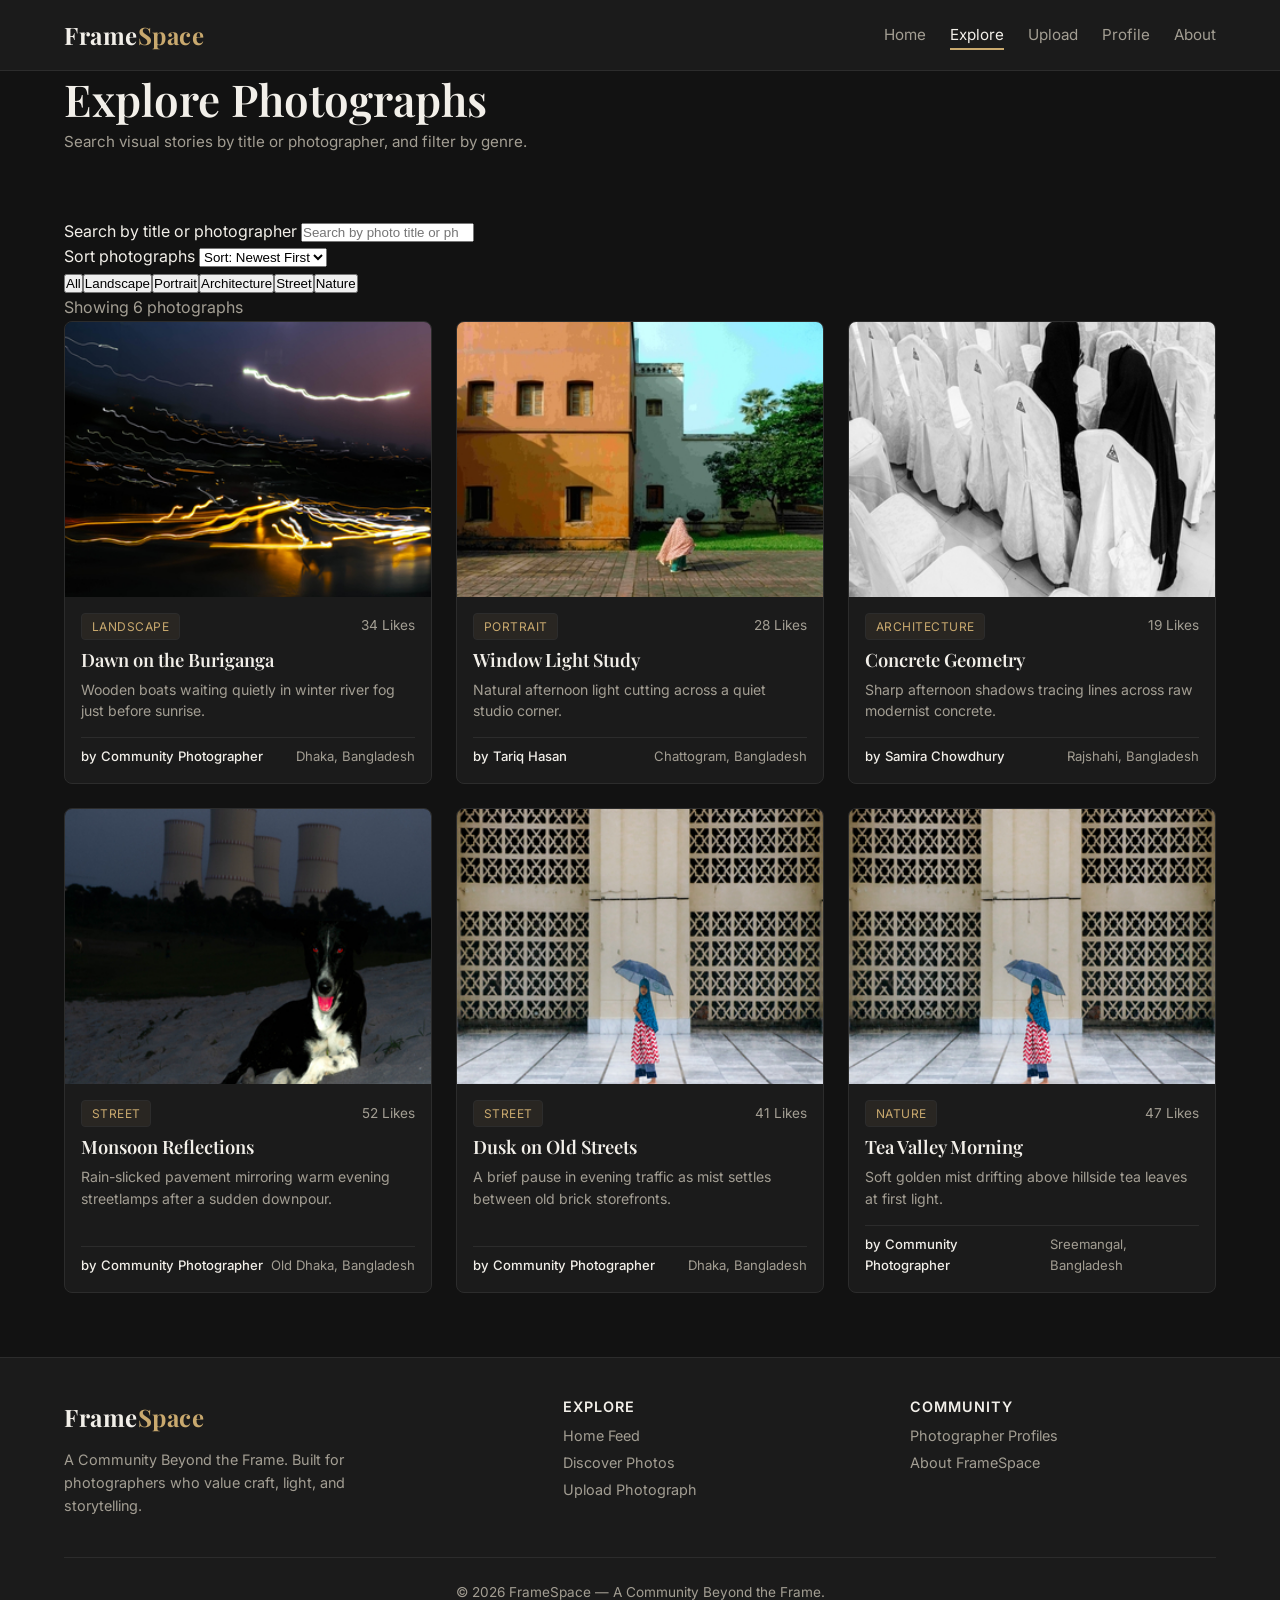
==== explore.html @ 1df1194e "feat: create explore page with search, filter, and sort controls" ====
<!DOCTYPE html>
<html lang="en">
<head>
  <meta charset="UTF-8">
  <meta name="viewport" content="width=device-width, initial-scale=1.0">
  <meta name="description" content="Explore community photography on FrameSpace by category, title, or photographer.">
  <title>Explore — FrameSpace</title>

  <!-- Google Fonts -->
  <link rel="preconnect" href="https://fonts.googleapis.com">
  <link rel="preconnect" href="https://fonts.gstatic.com" crossorigin>
  <link href="https://fonts.googleapis.com/css2?family=Inter:wght@400;500;600&family=Playfair+Display:wght@600;700&display=swap" rel="stylesheet">

  <!-- Stylesheets -->
  <link rel="stylesheet" href="css/style.css">
  <link rel="stylesheet" href="css/components.css">
  <link rel="stylesheet" href="css/responsive.css">

  <!-- JavaScript (Order Matters!) -->
  <script src="js/main.js" defer></script>
  <script src="js/data.js" defer></script>
  <script src="js/feed.js" defer></script>
  <script src="js/explore.js" defer></script>
</head>
<body>

  <!-- Header & Navigation -->
  <header class="site-header">
    <div class="container navbar">
      <a href="index.html" class="brand-logo">Frame<span>Space</span></a>

      <button
        type="button"
        id="navToggle"
        class="nav-toggle"
        aria-label="Toggle navigation"
        aria-expanded="false"
      >
        Menu
      </button>

      <nav id="navMenu" class="nav-menu" aria-label="Primary Navigation">
        <ul class="nav-links">
          <li><a href="index.html" class="nav-link">Home</a></li>
          <li><a href="explore.html" class="nav-link active">Explore</a></li>
          <li><a href="upload.html" class="nav-link">Upload</a></li>
          <li><a href="profile.html" class="nav-link">Profile</a></li>
          <li><a href="about.html" class="nav-link">About</a></li>
        </ul>
      </nav>
    </div>
  </header>

  <main>
    <!-- Page Header -->
    <section class="page-header">
      <div class="container">
        <h1>Explore Photographs</h1>
        <p class="section-subtitle">Search visual stories by title or photographer, and filter by genre.</p>
      </div>
    </section>

    <!-- Search, Filter & Gallery -->
    <section class="section">
      <div class="container">
        <div class="explore-toolbar">
          <div class="explore-controls-row">
            <div>
              <label for="searchInput" class="sr-only">Search by title or photographer</label>
              <input
                type="search"
                id="searchInput"
                class="form-input"
                placeholder="Search by photo title or photographer name..."
              >
            </div>

            <div>
              <label for="sortSelect" class="sr-only">Sort photographs</label>
              <select id="sortSelect" class="form-select">
                <option value="newest">Sort: Newest First</option>
                <option value="oldest">Sort: Oldest First</option>
                <option value="likes">Sort: Most Liked</option>
              </select>
            </div>
          </div>

          <!-- Category Filter Pills Rendered by js/explore.js -->
          <div id="categoryFilters" class="filter-pills" role="group" aria-label="Filter by category"></div>
        </div>

        <div class="explore-meta-bar">
          <p id="resultsCount">Showing 0 photographs</p>
        </div>

        <!-- Filtered Photo Grid -->
        <div id="exploreGrid" class="photo-grid"></div>

        <!-- Empty Search Result State -->
        <div id="emptyState" class="empty-state" hidden>
          <h3>No Photographs Found</h3>
          <p>Try a different search term or clear your category filter.</p>
          <button type="button" id="resetFiltersBtn" class="btn btn-outline">Reset Filters</button>
        </div>
      </div>
    </section>
  </main>

  <!-- Footer -->
  <footer class="site-footer">
    <div class="container">
      <div class="footer-grid">
        <div>
          <a href="index.html" class="brand-logo">Frame<span>Space</span></a>
          <p style="margin-top: 0.75rem; max-width: 36ch;">
            A Community Beyond the Frame. Built for photographers who value craft, light, and storytelling.
          </p>
        </div>

        <div>
          <h4 class="footer-heading">Explore</h4>
          <ul class="footer-links">
            <li><a href="index.html">Home Feed</a></li>
            <li><a href="explore.html">Discover Photos</a></li>
            <li><a href="upload.html">Upload Photograph</a></li>
          </ul>
        </div>

        <div>
          <h4 class="footer-heading">Community</h4>
          <ul class="footer-links">
            <li><a href="profile.html">Photographer Profiles</a></li>
            <li><a href="about.html">About FrameSpace</a></li>
          </ul>
        </div>
      </div>

      <p class="footer-bottom">
        &copy; <span id="currentYear">2026</span> FrameSpace &mdash; A Community Beyond the Frame.
      </p>
    </div>
  </footer>

</body>
</html>
---- css/style.css ----
:root {
  --bg-primary: #121212;        /* Deep dark charcoal */
  --bg-surface: #1b1b1b;        /* Elevated surface for cards & header */
  --bg-surface-hover: #242424;  /* Subtle hover elevation */
  --border-color: #2c2c2c;      /* Thin gallery divider lines */

  --text-primary: #f2efe9;      /* Warm off-white */
  --text-secondary: #a39e93;    /* Muted warm gray for captions & meta */

  --accent-gold: #c9a96e;       /* Subtle muted-gold accent */
  --accent-gold-hover: #d8bc87; /* Slightly brighter gold on hover */

  --color-danger: #d96b6b;      /* For error messages & active likes */
  --color-success: #6ba37a;     /* For form validation success */

  /* Typography */
  --font-heading: "Playfair Display", Georgia, serif;
  --font-body: "Inter", system-ui, -apple-system, sans-serif;

  /* Spacing Scale */
  --space-xs: 0.25rem;   /* 4px */
  --space-sm: 0.5rem;    /* 8px */
  --space-md: 1rem;      /* 16px */
  --space-lg: 1.5rem;    /* 24px */
  --space-xl: 2.5rem;    /* 40px */
  --space-2xl: 4rem;     /* 64px */

  /* Layout & Borders */
  --container-width: 1200px;
  --radius-sm: 4px;
  --radius-md: 8px;
  --transition-fast: 0.2s ease;
}

/* 2. Modern CSS Reset */
*,
*::before,
*::after {
  box-sizing: border-box;
  margin: 0;
  padding: 0;
}

/* 3. Base Document Styles */
html {
  scroll-behavior: smooth;
}

body {
  background-color: var(--bg-primary);
  color: var(--text-primary);
  font-family: var(--font-body);
  font-size: 1rem;
  line-height: 1.6;
  min-height: 100vh;
  display: flex;
  flex-direction: column;
}

main {
  flex: 1;
}

/* 4. Typography */
h1, h2, h3, h4 {
  font-family: var(--font-heading);
  font-weight: 600;
  line-height: 1.25;
  color: var(--text-primary);
}

h1 { font-size: 2.75rem; }
h2 { font-size: 2rem; }
h3 { font-size: 1.35rem; }

p {
  color: var(--text-secondary);
}

a {
  color: inherit;
  text-decoration: none;
  transition: color var(--transition-fast);
}

img {
  max-width: 100%;
  display: block;
}

/* 5. Layout Utilities */
.container {
  width: 90%;
  max-width: var(--container-width);
  margin: 0 auto;
}

.section {
  padding: var(--space-2xl) 0;
}

.section-header {
  margin-bottom: var(--space-xl);
}

.section-subtitle {
  margin-top: var(--space-xs);
  font-size: 0.95rem;
  color: var(--text-secondary);
}
---- css/components.css ----
.site-header {
  background-color: var(--bg-surface);
  border-bottom: 1px solid var(--border-color);
  position: sticky;
  top: 0;
  z-index: 100;
}

.navbar { 
  display: flex;
  align-items: center;
  justify-content: space-between;
  padding: var(--space-md) 0;
  gap: var(--space-md);
}

.brand-logo {
  font-family: var(--font-heading);
  font-size: 1.5rem;
  font-weight: 700;
  letter-spacing: 0.5px;
  color: var(--text-primary);
}

.brand-logo span {
  color: var(--accent-gold);
}

.nav-links {
  list-style: none;
  display: flex;
  align-items: center;
  gap: var(--space-lg);
}

.nav-link {
  font-size: 0.95rem;
  color: var(--text-secondary);
  padding: var(--space-xs) 0;
  border-bottom: 2px solid transparent;
  transition: color var(--transition-fast), border-color var(--transition-fast);
}

.nav-link:hover,
.nav-link.active {
  color: var(--text-primary);
  border-bottom-color: var(--accent-gold);
}

.nav-toggle {
  display: none;
  background: transparent;
  border: 1px solid var(--border-color);
  color: var(--text-primary);
  padding: 0.4rem 0.75rem;
  border-radius: var(--radius-sm);
  font-size: 0.9rem;
  cursor: pointer;
}

.nav-toggle:hover {
  border-color: var(--accent-gold);
  color: var(--accent-gold);
}

/* 2. Buttons */
.btn {
  display: inline-flex;
  align-items: center;
  justify-content: center;
  gap: var(--space-sm);
  padding: 0.65rem 1.35rem;
  font-family: var(--font-body);
  font-size: 0.9rem;
  font-weight: 500;
  border-radius: var(--radius-sm);
  border: 1px solid transparent;
  cursor: pointer;
  transition: background-color var(--transition-fast), color var(--transition-fast), border-color var(--transition-fast);
}

.btn-primary {
  background-color: var(--accent-gold);
  color: #121212;
}

.btn-primary:hover {
  background-color: var(--accent-gold-hover);
}

.btn-outline {
  background-color: transparent;
  color: var(--text-primary);
  border-color: var(--border-color);
}

.btn-outline:hover {
  border-color: var(--accent-gold);
  color: var(--accent-gold);
}

/* 3. Category Badge / Tag */
.badge {
  display: inline-block;
  padding: 0.2rem 0.6rem;
  font-size: 0.75rem;
  letter-spacing: 0.5px;
  text-transform: uppercase;
  color: var(--accent-gold);
  border: 1px solid var(--border-color);
  border-radius: var(--radius-sm);
  background-color: rgba(201, 169, 110, 0.08);
}

/* 4. Hero Section */
.hero {
  padding: var(--space-2xl) 0;
  border-bottom: 1px solid var(--border-color);
}

.hero-grid {
  display: grid;
  grid-template-columns: 1.1fr 0.9fr;
  gap: var(--space-xl);
  align-items: center;
}

.hero-eyebrow {
  display: inline-block;
  font-size: 0.8rem;
  text-transform: uppercase;
  letter-spacing: 1.5px;
  color: var(--accent-gold);
  margin-bottom: var(--space-sm);
}

.hero-title {
  font-size: 3.1rem;
  margin-bottom: var(--space-md);
}

.hero-description {
  font-size: 1.05rem;
  max-width: 52ch;
  margin-bottom: var(--space-lg);
}

.hero-actions {
  display: flex;
  flex-wrap: wrap;
  gap: var(--space-md);
}

.hero-frame {
  border: 1px solid var(--border-color);
  border-radius: var(--radius-md);
  padding: var(--space-sm);
  background-color: var(--bg-surface);
}

.hero-frame img {
  width: 100%;
  aspect-ratio: 4 / 3;
  object-fit: cover;
  border-radius: var(--radius-sm);
}

.hero-caption {
  margin-top: var(--space-sm);
  font-size: 0.8rem;
  color: var(--text-secondary);
  display: flex;
  justify-content: space-between;
}

/* 5. Featured Photography Showcase */
.featured-showcase {
  display: grid;
  grid-template-columns: 1.2fr 1fr;
  gap: var(--space-xl);
  background-color: var(--bg-surface);
  border: 1px solid var(--border-color);
  border-radius: var(--radius-md);
  overflow: hidden;
  align-items: center;
}

.featured-media {
  height: 100%;
  min-height: 320px;
  background-color: #202020;
}

.featured-media img {
  width: 100%;
  height: 100%;
  object-fit: cover;
}

.featured-content {
  padding: var(--space-xl);
}

.featured-content h3 {
  font-size: 1.75rem;
  margin: var(--space-sm) 0 var(--space-md);
}

.featured-story {
  margin-bottom: var(--space-lg);
}

.featured-meta {
  font-size: 0.85rem;
  color: var(--text-secondary);
  margin-bottom: var(--space-lg);
}

/* 6. Section Header Row */
.section-header-row {
  display: flex;
  align-items: flex-end;
  justify-content: space-between;
  gap: var(--space-md);
  margin-bottom: var(--space-xl);
}

.text-link {
  font-size: 0.9rem;
  color: var(--accent-gold);
}

.text-link:hover {
  text-decoration: underline;
}

/* 7. Reusable Grid & Photo Card */
.photo-grid {
  display: grid;
  grid-template-columns: repeat(3, 1fr);
  gap: var(--space-lg);
}

.photo-card {
  display: flex;
  flex-direction: column;
  background-color: var(--bg-surface);
  border: 1px solid var(--border-color);
  border-radius: var(--radius-md);
  overflow: hidden;
  transition: border-color var(--transition-fast), transform var(--transition-fast);
}

.photo-card:hover {
  border-color: var(--accent-gold);
  transform: translateY(-2px);
}

.photo-card-media {
  aspect-ratio: 4 / 3;
  background-color: #202020;
  overflow: hidden;
}

.photo-card-media img {
  width: 100%;
  height: 100%;
  object-fit: cover;
}

.photo-card-body {
  padding: var(--space-md);
  display: flex;
  flex-direction: column;
  flex: 1;
}

.photo-card-top {
  display: flex;
  align-items: center;
  justify-content: space-between;
  margin-bottom: var(--space-sm);
}

.photo-card-title {
  font-size: 1.15rem;
  margin-bottom: var(--space-xs);
}

.photo-card-caption {
  font-size: 0.88rem;
  color: var(--text-secondary);
  margin: var(--space-xs) 0 var(--space-md);
  line-height: 1.5;
  flex: 1;
}

.photo-card-footer {
  display: flex;
  align-items: center;
  justify-content: space-between;
  gap: var(--space-sm);
  padding-top: var(--space-sm);
  border-top: 1px solid var(--border-color);
  font-size: 0.82rem;
  color: var(--text-secondary);
}

.photo-card-author {
  color: var(--text-primary);
  font-weight: 500;
}

.photo-card-likes {
  font-size: 0.85rem;
  color: var(--text-secondary);
}

/* 8. Photographer Spotlight */
.spotlight-card {
  display: flex;
  align-items: center;
  gap: var(--space-xl);
  background-color: var(--bg-surface);
  border: 1px solid var(--border-color);
  border-radius: var(--radius-md);
  padding: var(--space-xl);
}

.spotlight-avatar {
  width: 120px;
  height: 120px;
  border-radius: 50%;
  object-fit: cover;
  border: 2px solid var(--accent-gold);
  flex-shrink: 0;
}

.spotlight-info h3 {
  font-size: 1.5rem;
  margin-bottom: var(--space-xs);
}

.spotlight-meta {
  font-size: 0.85rem;
  color: var(--accent-gold);
  margin-bottom: var(--space-sm);
}

.spotlight-bio {
  margin-bottom: var(--space-md);
  max-width: 65ch;
}

/* 9. Enhanced Footer */
.site-footer {
  background-color: var(--bg-surface);
  border-top: 1px solid var(--border-color);
  padding: var(--space-xl) 0;
  text-align: center;
  font-size: 0.9rem;
}

.footer-grid {
  display: grid;
  grid-template-columns: 1.5fr 1fr 1fr;
  gap: var(--space-xl);
  text-align: left;
  padding-bottom: var(--space-xl);
  border-bottom: 1px solid var(--border-color);
  margin-bottom: var(--space-lg);
}

.footer-heading {
  font-family: var(--font-body);
  font-size: 0.9rem;
  text-transform: uppercase;
  letter-spacing: 1px;
  color: var(--text-primary);
  margin-bottom: var(--space-sm);
}

.footer-links {
  list-style: none;
  display: flex;
  flex-direction: column;
  gap: var(--space-xs);
  font-size: 0.9rem;
  color: var(--text-secondary);
}

.footer-links a:hover {
  color: var(--accent-gold);
}

.footer-bottom {
  font-size: 0.85rem;
  color: var(--text-secondary);
}
---- css/responsive.css ----
@media (max-width: 1024px) {
  h1,
  .hero-title {
    font-size: 2.25rem;
  }

  .hero-grid,
  .featured-showcase {
    grid-template-columns: 1fr;
  }

  .photo-grid {
    grid-template-columns: repeat(2, 1fr);
    gap: var(--space-md);
  }

  .footer-grid {
    grid-template-columns: 1fr 1fr;
  }
}

/* Mobile Breakpoint (<= 768px) */
@media (max-width: 768px) {
  h1,
  .hero-title {
    font-size: 1.85rem;
  }

  h2 {
    font-size: 1.5rem;
  }

  .section,
  .hero {
    padding: var(--space-xl) 0;
  }

  .explore-controls-row { grid-template-columns: 1fr; }

  /* Responsive Navigation with Toggle */
  .navbar {
    flex-wrap: wrap;
  }

  .nav-toggle {
    display: inline-block;
  }

  .nav-menu {
    display: none;
    width: 100%;
    padding-top: var(--space-md);
    border-top: 1px solid var(--border-color);
  }

  .nav-menu.is-open {
    display: block;
  }

  .nav-links {
    flex-direction: column;
    align-items: flex-start;
    gap: var(--space-sm);
  }

  .section-header-row {
    flex-direction: column;
    align-items: flex-start;
  }

  .photo-grid,
  .footer-grid {
    grid-template-columns: 1fr;
  }

  .featured-content {
    padding: var(--space-lg);
  }

  .spotlight-card {
    flex-direction: column;
    text-align: center;
    padding: var(--space-lg);
  }
}
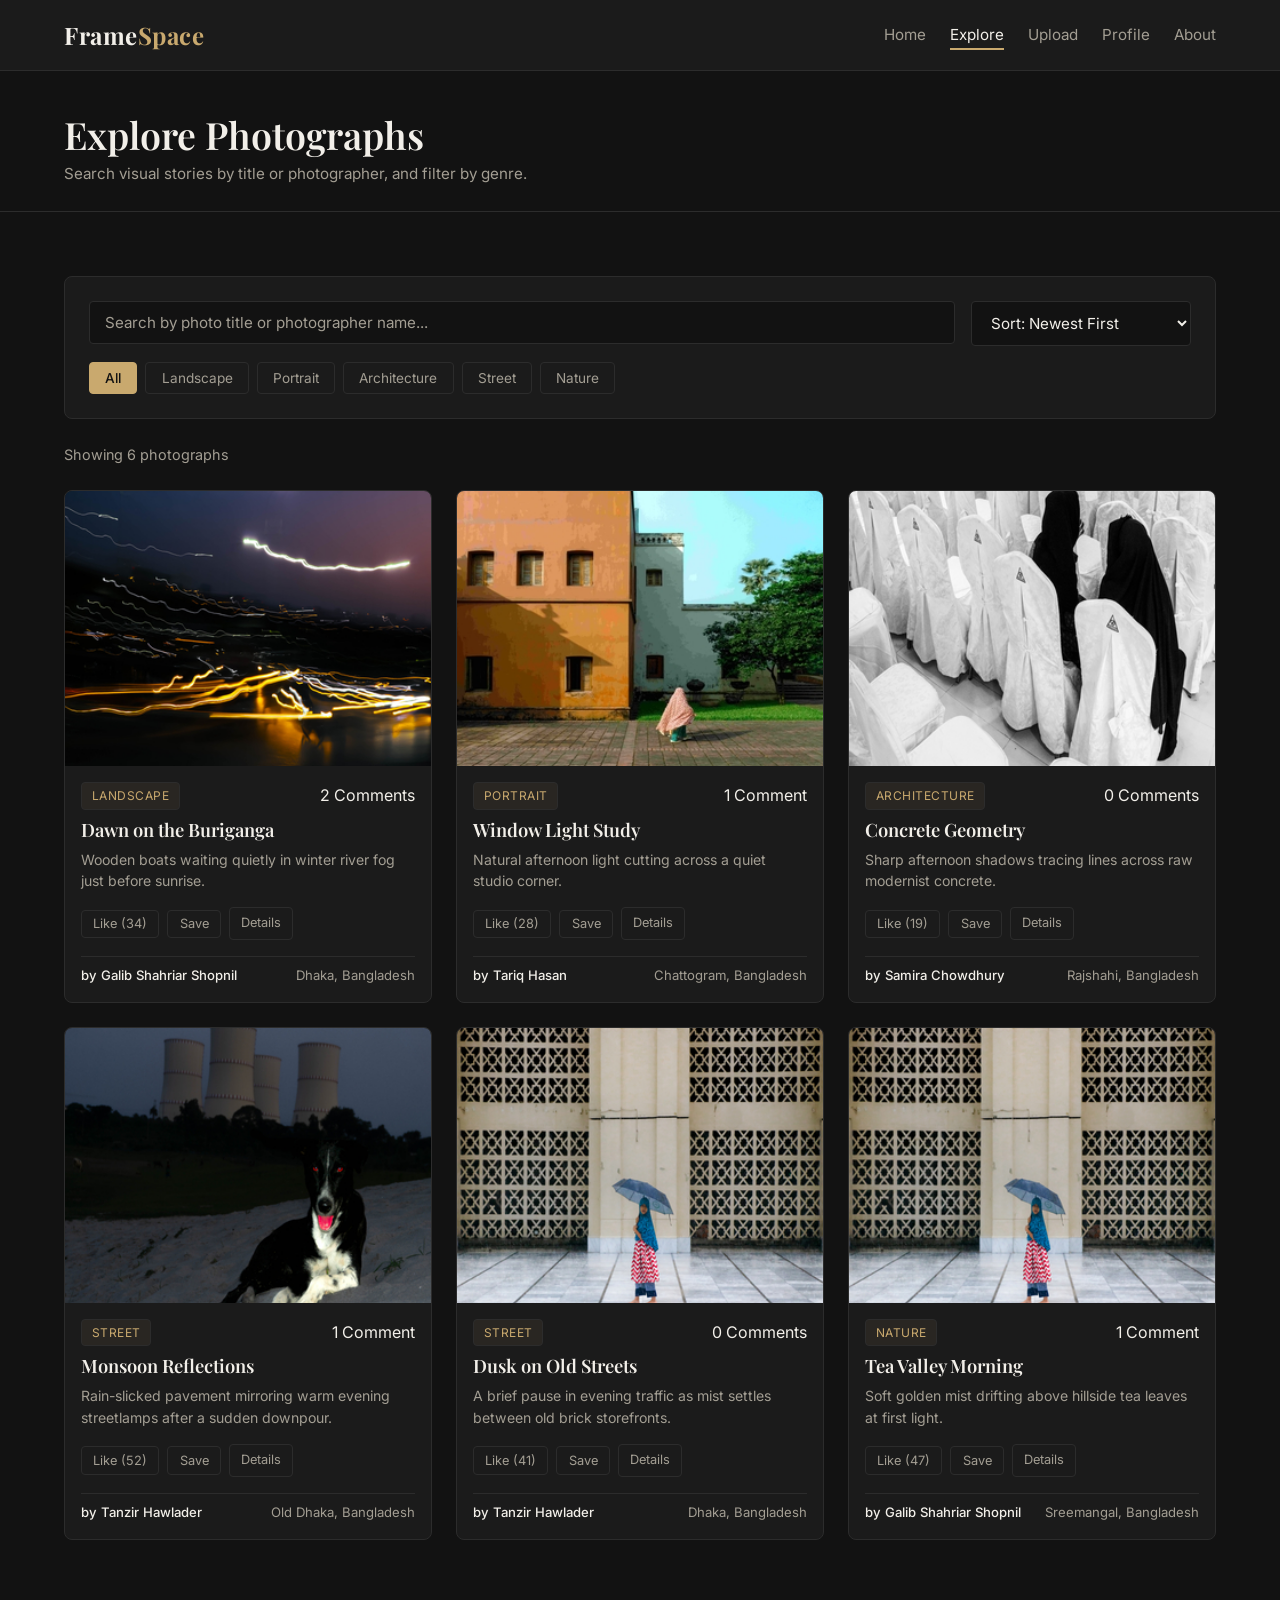
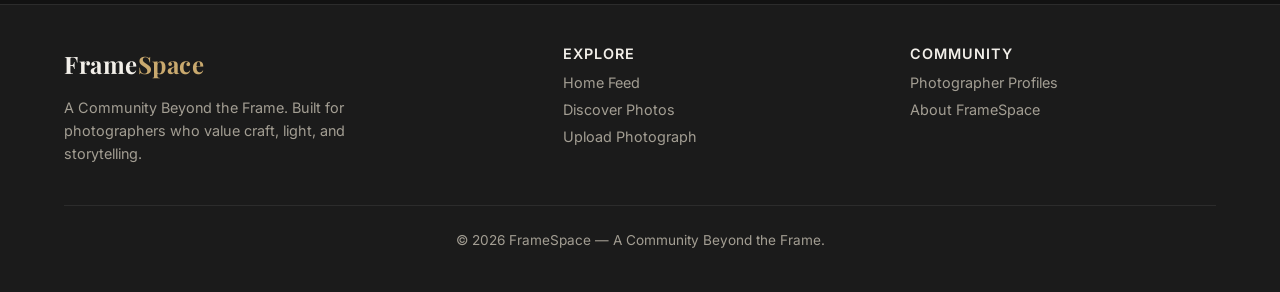
==== commit 320abcdd: "feat: load storage.js on explore.html" ====
--- a/explore.html
+++ b/explore.html
@@ -6,25 +6,22 @@
   <meta name="description" content="Explore community photography on FrameSpace by category, title, or photographer.">
   <title>Explore — FrameSpace</title>
 
-  <!-- Google Fonts -->
   <link rel="preconnect" href="https://fonts.googleapis.com">
   <link rel="preconnect" href="https://fonts.gstatic.com" crossorigin>
   <link href="https://fonts.googleapis.com/css2?family=Inter:wght@400;500;600&family=Playfair+Display:wght@600;700&display=swap" rel="stylesheet">
 
-  <!-- Stylesheets -->
   <link rel="stylesheet" href="css/style.css">
   <link rel="stylesheet" href="css/components.css">
   <link rel="stylesheet" href="css/responsive.css">
 
-  <!-- JavaScript (Order Matters!) -->
   <script src="js/main.js" defer></script>
   <script src="js/data.js" defer></script>
+  <script src="js/storage.js" defer></script>
   <script src="js/feed.js" defer></script>
   <script src="js/explore.js" defer></script>
 </head>
 <body>
 
-  <!-- Header & Navigation -->
   <header class="site-header">
     <div class="container navbar">
       <a href="index.html" class="brand-logo">Frame<span>Space</span></a>
@@ -52,7 +49,6 @@
   </header>
 
   <main>
-    <!-- Page Header -->
     <section class="page-header">
       <div class="container">
         <h1>Explore Photographs</h1>
@@ -60,7 +56,6 @@
       </div>
     </section>
 
-    <!-- Search, Filter & Gallery -->
     <section class="section">
       <div class="container">
         <div class="explore-toolbar">
@@ -85,7 +80,6 @@
             </div>
           </div>
 
-          <!-- Category Filter Pills Rendered by js/explore.js -->
           <div id="categoryFilters" class="filter-pills" role="group" aria-label="Filter by category"></div>
         </div>
 
@@ -93,10 +87,8 @@
           <p id="resultsCount">Showing 0 photographs</p>
         </div>
 
-        <!-- Filtered Photo Grid -->
         <div id="exploreGrid" class="photo-grid"></div>
 
-        <!-- Empty Search Result State -->
         <div id="emptyState" class="empty-state" hidden>
           <h3>No Photographs Found</h3>
           <p>Try a different search term or clear your category filter.</p>
@@ -106,7 +98,6 @@
     </section>
   </main>
 
-  <!-- Footer -->
   <footer class="site-footer">
     <div class="container">
       <div class="footer-grid">
--- a/css/components.css
+++ b/css/components.css
@@ -1,4 +1,3 @@
-
 .site-header {
   background-color: var(--bg-surface);
   border-bottom: 1px solid var(--border-color);
@@ -7,7 +6,7 @@
   z-index: 100;
 }
 
-.navbar { 
+.navbar {
   display: flex;
   align-items: center;
   justify-content: space-between;
@@ -64,7 +63,6 @@
   color: var(--accent-gold);
 }
 
-/* 2. Buttons */
 .btn {
   display: inline-flex;
   align-items: center;
@@ -100,7 +98,6 @@
   color: var(--accent-gold);
 }
 
-/* 3. Category Badge / Tag */
 .badge {
   display: inline-block;
   padding: 0.2rem 0.6rem;
@@ -113,7 +110,6 @@
   background-color: rgba(201, 169, 110, 0.08);
 }
 
-/* 4. Hero Section */
 .hero {
   padding: var(--space-2xl) 0;
   border-bottom: 1px solid var(--border-color);
@@ -174,7 +170,6 @@
   justify-content: space-between;
 }
 
-/* 5. Featured Photography Showcase */
 .featured-showcase {
   display: grid;
   grid-template-columns: 1.2fr 1fr;
@@ -217,7 +212,6 @@
   margin-bottom: var(--space-lg);
 }
 
-/* 6. Section Header Row */
 .section-header-row {
   display: flex;
   align-items: flex-end;
@@ -235,7 +229,6 @@
   text-decoration: underline;
 }
 
-/* 7. Reusable Grid & Photo Card */
 .photo-grid {
   display: grid;
   grid-template-columns: repeat(3, 1fr);
@@ -267,6 +260,11 @@
   width: 100%;
   height: 100%;
   object-fit: cover;
+  transition: transform 0.3s ease;
+}
+
+.photo-card:hover .photo-card-media img {
+  transform: scale(1.02);
 }
 
 .photo-card-body {
@@ -288,12 +286,55 @@
   margin-bottom: var(--space-xs);
 }
 
+.photo-card-title a:hover {
+  color: var(--accent-gold);
+}
+
 .photo-card-caption {
   font-size: 0.88rem;
   color: var(--text-secondary);
   margin: var(--space-xs) 0 var(--space-md);
   line-height: 1.5;
   flex: 1;
+}
+
+.photo-card-actions {
+  display: flex;
+  align-items: center;
+  gap: var(--space-sm);
+  margin-bottom: var(--space-md);
+}
+
+.action-btn {
+  display: inline-flex;
+  align-items: center;
+  gap: 0.35rem;
+  padding: 0.35rem 0.7rem;
+  background-color: transparent;
+  color: var(--text-secondary);
+  border: 1px solid var(--border-color);
+  border-radius: var(--radius-sm);
+  font-family: var(--font-body);
+  font-size: 0.8rem;
+  cursor: pointer;
+  transition: all var(--transition-fast);
+}
+
+.action-btn:hover {
+  border-color: var(--accent-gold);
+  color: var(--text-primary);
+}
+
+.action-btn.is-liked {
+  border-color: var(--color-danger);
+  color: var(--color-danger);
+  background-color: rgba(217, 107, 107, 0.1);
+}
+
+.action-btn.is-saved {
+  border-color: var(--accent-gold);
+  color: var(--accent-gold);
+  background-color: rgba(201, 169, 110, 0.12);
 }
 
 .photo-card-footer {
@@ -307,17 +348,17 @@
   color: var(--text-secondary);
 }
 
-.photo-card-author {
+.photo-card-author-link {
   color: var(--text-primary);
   font-weight: 500;
-}
-
-.photo-card-likes {
-  font-size: 0.85rem;
-  color: var(--text-secondary);
-}
-
-/* 8. Photographer Spotlight */
+  transition: color var(--transition-fast);
+}
+
+.photo-card-author-link:hover {
+  color: var(--accent-gold);
+  text-decoration: underline;
+}
+
 .spotlight-card {
   display: flex;
   align-items: center;
@@ -353,7 +394,434 @@
   max-width: 65ch;
 }
 
-/* 9. Enhanced Footer */
+[hidden] {
+  display: none !important;
+}
+
+.page-header {
+  padding: var(--space-xl) 0 var(--space-lg);
+  border-bottom: 1px solid var(--border-color);
+}
+
+.page-header h1 {
+  font-size: 2.35rem;
+  margin-bottom: var(--space-xs);
+}
+
+.form-input,
+.form-select,
+.form-textarea {
+  width: 100%;
+  padding: 0.7rem 0.95rem;
+  background-color: var(--bg-primary);
+  color: var(--text-primary);
+  border: 1px solid var(--border-color);
+  border-radius: var(--radius-sm);
+  font-family: var(--font-body);
+  font-size: 0.95rem;
+  transition: border-color var(--transition-fast);
+}
+
+.form-textarea {
+  resize: vertical;
+  min-height: 90px;
+}
+
+.form-input::placeholder,
+.form-textarea::placeholder {
+  color: var(--text-secondary);
+}
+
+.form-input:focus,
+.form-select:focus,
+.form-textarea:focus {
+  outline: none;
+  border-color: var(--accent-gold);
+}
+
+.form-label {
+  display: block;
+  font-size: 0.88rem;
+  font-weight: 500;
+  color: var(--text-primary);
+  margin-bottom: var(--space-xs);
+}
+
+.form-error {
+  font-size: 0.85rem;
+  color: var(--color-danger);
+}
+
+.form-success {
+  padding: var(--space-md);
+  border: 1px solid var(--color-success);
+  background-color: rgba(107, 163, 122, 0.12);
+  color: var(--text-primary);
+  border-radius: var(--radius-sm);
+  font-size: 0.9rem;
+}
+
+.explore-toolbar {
+  background-color: var(--bg-surface);
+  border: 1px solid var(--border-color);
+  border-radius: var(--radius-md);
+  padding: var(--space-lg);
+  margin-bottom: var(--space-lg);
+}
+
+.explore-controls-row {
+  display: grid;
+  grid-template-columns: 1fr 220px;
+  gap: var(--space-md);
+  margin-bottom: var(--space-md);
+}
+
+.filter-pills {
+  display: flex;
+  flex-wrap: wrap;
+  gap: var(--space-sm);
+}
+
+.filter-pill {
+  padding: 0.45rem 0.95rem;
+  background-color: transparent;
+  color: var(--text-secondary);
+  border: 1px solid var(--border-color);
+  border-radius: var(--radius-sm);
+  font-family: var(--font-body);
+  font-size: 0.85rem;
+  cursor: pointer;
+  transition: all var(--transition-fast);
+}
+
+.filter-pill:hover {
+  border-color: var(--accent-gold);
+  color: var(--text-primary);
+}
+
+.filter-pill.active {
+  background-color: var(--accent-gold);
+  border-color: var(--accent-gold);
+  color: #121212;
+  font-weight: 500;
+}
+
+.explore-meta-bar {
+  display: flex;
+  align-items: center;
+  justify-content: space-between;
+  margin-bottom: var(--space-lg);
+  font-size: 0.9rem;
+  color: var(--text-secondary);
+}
+
+.empty-state {
+  text-align: center;
+  padding: var(--space-2xl) var(--space-lg);
+  background-color: var(--bg-surface);
+  border: 1px solid var(--border-color);
+  border-radius: var(--radius-md);
+}
+
+.empty-state h3 {
+  margin-bottom: var(--space-xs);
+}
+
+.empty-state p {
+  margin-bottom: var(--space-lg);
+}
+
+.sr-only {
+  position: absolute;
+  width: 1px;
+  height: 1px;
+  padding: 0;
+  margin: -1px;
+  overflow: hidden;
+  clip: rect(0, 0, 0, 0);
+  border: 0;
+}
+
+.profile-switcher {
+  display: flex;
+  flex-wrap: wrap;
+  align-items: center;
+  gap: var(--space-sm);
+  margin-bottom: var(--space-lg);
+}
+
+.profile-switcher-label {
+  font-size: 0.85rem;
+  color: var(--text-secondary);
+  margin-right: var(--space-xs);
+}
+
+.profile-header-card {
+  display: grid;
+  grid-template-columns: auto 1fr;
+  gap: var(--space-xl);
+  align-items: center;
+  background-color: var(--bg-surface);
+  border: 1px solid var(--border-color);
+  border-radius: var(--radius-md);
+  padding: var(--space-xl);
+  margin-bottom: var(--space-xl);
+}
+
+.profile-avatar {
+  width: 140px;
+  height: 140px;
+  border-radius: 50%;
+  object-fit: cover;
+  border: 2px solid var(--accent-gold);
+}
+
+.profile-name-row {
+  display: flex;
+  flex-wrap: wrap;
+  align-items: baseline;
+  gap: var(--space-sm);
+  margin-bottom: var(--space-xs);
+}
+
+.profile-username {
+  font-size: 0.95rem;
+  color: var(--accent-gold);
+}
+
+.profile-location {
+  font-size: 0.9rem;
+  color: var(--text-secondary);
+  margin-bottom: var(--space-md);
+}
+
+.profile-bio {
+  max-width: 65ch;
+  margin-bottom: var(--space-md);
+}
+
+.interest-tags {
+  display: flex;
+  flex-wrap: wrap;
+  gap: var(--space-xs);
+}
+
+.profile-stats {
+  display: grid;
+  grid-template-columns: repeat(3, 1fr);
+  gap: var(--space-md);
+  margin-bottom: var(--space-2xl);
+}
+
+.stat-card {
+  background-color: var(--bg-surface);
+  border: 1px solid var(--border-color);
+  border-radius: var(--radius-md);
+  padding: var(--space-lg);
+  text-align: center;
+}
+
+.stat-value {
+  display: block;
+  font-family: var(--font-heading);
+  font-size: 2rem;
+  font-weight: 700;
+  color: var(--accent-gold);
+  margin-bottom: var(--space-xs);
+}
+
+.stat-label {
+  font-size: 0.85rem;
+  text-transform: uppercase;
+  letter-spacing: 0.8px;
+  color: var(--text-secondary);
+}
+
+.back-link {
+  display: inline-block;
+  margin-bottom: var(--space-lg);
+  font-size: 0.9rem;
+  color: var(--accent-gold);
+}
+
+.back-link:hover {
+  text-decoration: underline;
+}
+
+.photo-detail-layout {
+  display: grid;
+  grid-template-columns: 1.35fr 1fr;
+  gap: var(--space-xl);
+  align-items: start;
+  margin-bottom: var(--space-2xl);
+}
+
+.photo-detail-media {
+  background-color: var(--bg-surface);
+  border: 1px solid var(--border-color);
+  border-radius: var(--radius-md);
+  padding: var(--space-sm);
+}
+
+.photo-detail-media img {
+  width: 100%;
+  max-height: 620px;
+  object-fit: cover;
+  border-radius: var(--radius-sm);
+}
+
+.photo-detail-panel {
+  background-color: var(--bg-surface);
+  border: 1px solid var(--border-color);
+  border-radius: var(--radius-md);
+  padding: var(--space-xl);
+}
+
+.photo-detail-panel h1 {
+  font-size: 2rem;
+  margin: var(--space-sm) 0 var(--space-md);
+}
+
+.photo-detail-description {
+  margin-bottom: var(--space-lg);
+}
+
+.photo-detail-meta {
+  display: flex;
+  flex-direction: column;
+  gap: var(--space-xs);
+  padding: var(--space-md) 0;
+  border-top: 1px solid var(--border-color);
+  border-bottom: 1px solid var(--border-color);
+  margin-bottom: var(--space-lg);
+  font-size: 0.9rem;
+  color: var(--text-secondary);
+}
+
+.photo-detail-actions {
+  display: flex;
+  flex-wrap: wrap;
+  gap: var(--space-sm);
+}
+
+.comments-section {
+  background-color: var(--bg-surface);
+  border: 1px solid var(--border-color);
+  border-radius: var(--radius-md);
+  padding: var(--space-xl);
+}
+
+.comments-section h2 {
+  font-size: 1.5rem;
+  margin-bottom: var(--space-lg);
+}
+
+.comment-form {
+  display: grid;
+  gap: var(--space-md);
+  margin-bottom: var(--space-xl);
+  padding-bottom: var(--space-xl);
+  border-bottom: 1px solid var(--border-color);
+}
+
+.comments-list {
+  display: flex;
+  flex-direction: column;
+  gap: var(--space-md);
+}
+
+.comment-item {
+  padding: var(--space-md);
+  background-color: var(--bg-primary);
+  border: 1px solid var(--border-color);
+  border-radius: var(--radius-sm);
+}
+
+.comment-header {
+  display: flex;
+  justify-content: space-between;
+  gap: var(--space-sm);
+  margin-bottom: var(--space-xs);
+  font-size: 0.85rem;
+}
+
+.comment-author {
+  color: var(--accent-gold);
+  font-weight: 500;
+}
+
+.comment-date {
+  color: var(--text-secondary);
+}
+
+.upload-layout {
+  display: grid;
+  grid-template-columns: 1.15fr 0.85fr;
+  gap: var(--space-xl);
+  align-items: start;
+}
+
+.upload-card,
+.preview-card {
+  background-color: var(--bg-surface);
+  border: 1px solid var(--border-color);
+  border-radius: var(--radius-md);
+  padding: var(--space-xl);
+}
+
+.upload-form {
+  display: grid;
+  gap: var(--space-md);
+}
+
+.form-row-2 {
+  display: grid;
+  grid-template-columns: 1fr 1fr;
+  gap: var(--space-md);
+}
+
+.file-input-box {
+  padding: var(--space-md);
+  border: 1px dashed var(--border-color);
+  border-radius: var(--radius-sm);
+  background-color: var(--bg-primary);
+}
+
+.file-hint {
+  margin-top: var(--space-xs);
+  font-size: 0.8rem;
+  color: var(--text-secondary);
+}
+
+.preview-card h2 {
+  font-size: 1.35rem;
+  margin-bottom: var(--space-md);
+}
+
+.preview-frame {
+  aspect-ratio: 4 / 3;
+  border: 1px solid var(--border-color);
+  border-radius: var(--radius-sm);
+  background-color: var(--bg-primary);
+  display: flex;
+  align-items: center;
+  justify-content: center;
+  overflow: hidden;
+  padding: var(--space-sm);
+  text-align: center;
+}
+
+.preview-frame img {
+  width: 100%;
+  height: 100%;
+  object-fit: cover;
+  border-radius: var(--radius-sm);
+}
+
+.uploaded-session-section {
+  margin-top: var(--space-2xl);
+}
+
 .site-footer {
   background-color: var(--bg-surface);
   border-top: 1px solid var(--border-color);
--- a/css/responsive.css
+++ b/css/responsive.css
@@ -5,7 +5,9 @@
   }
 
   .hero-grid,
-  .featured-showcase {
+  .featured-showcase,
+  .photo-detail-layout,
+  .upload-layout {
     grid-template-columns: 1fr;
   }
 
@@ -19,7 +21,6 @@
   }
 }
 
-/* Mobile Breakpoint (<= 768px) */
 @media (max-width: 768px) {
   h1,
   .hero-title {
@@ -35,9 +36,6 @@
     padding: var(--space-xl) 0;
   }
 
-  .explore-controls-row { grid-template-columns: 1fr; }
-
-  /* Responsive Navigation with Toggle */
   .navbar {
     flex-wrap: wrap;
   }
@@ -68,12 +66,19 @@
     align-items: flex-start;
   }
 
+  .explore-controls-row,
   .photo-grid,
-  .footer-grid {
+  .footer-grid,
+  .profile-stats,
+  .form-row-2 {
     grid-template-columns: 1fr;
   }
 
-  .featured-content {
+  .featured-content,
+  .photo-detail-panel,
+  .comments-section,
+  .upload-card,
+  .preview-card {
     padding: var(--space-lg);
   }
 
@@ -82,4 +87,16 @@
     text-align: center;
     padding: var(--space-lg);
   }
+
+  .profile-header-card {
+    grid-template-columns: 1fr;
+    text-align: center;
+    justify-items: center;
+    padding: var(--space-lg);
+  }
+
+  .profile-name-row,
+  .interest-tags {
+    justify-content: center;
+  }
 }
